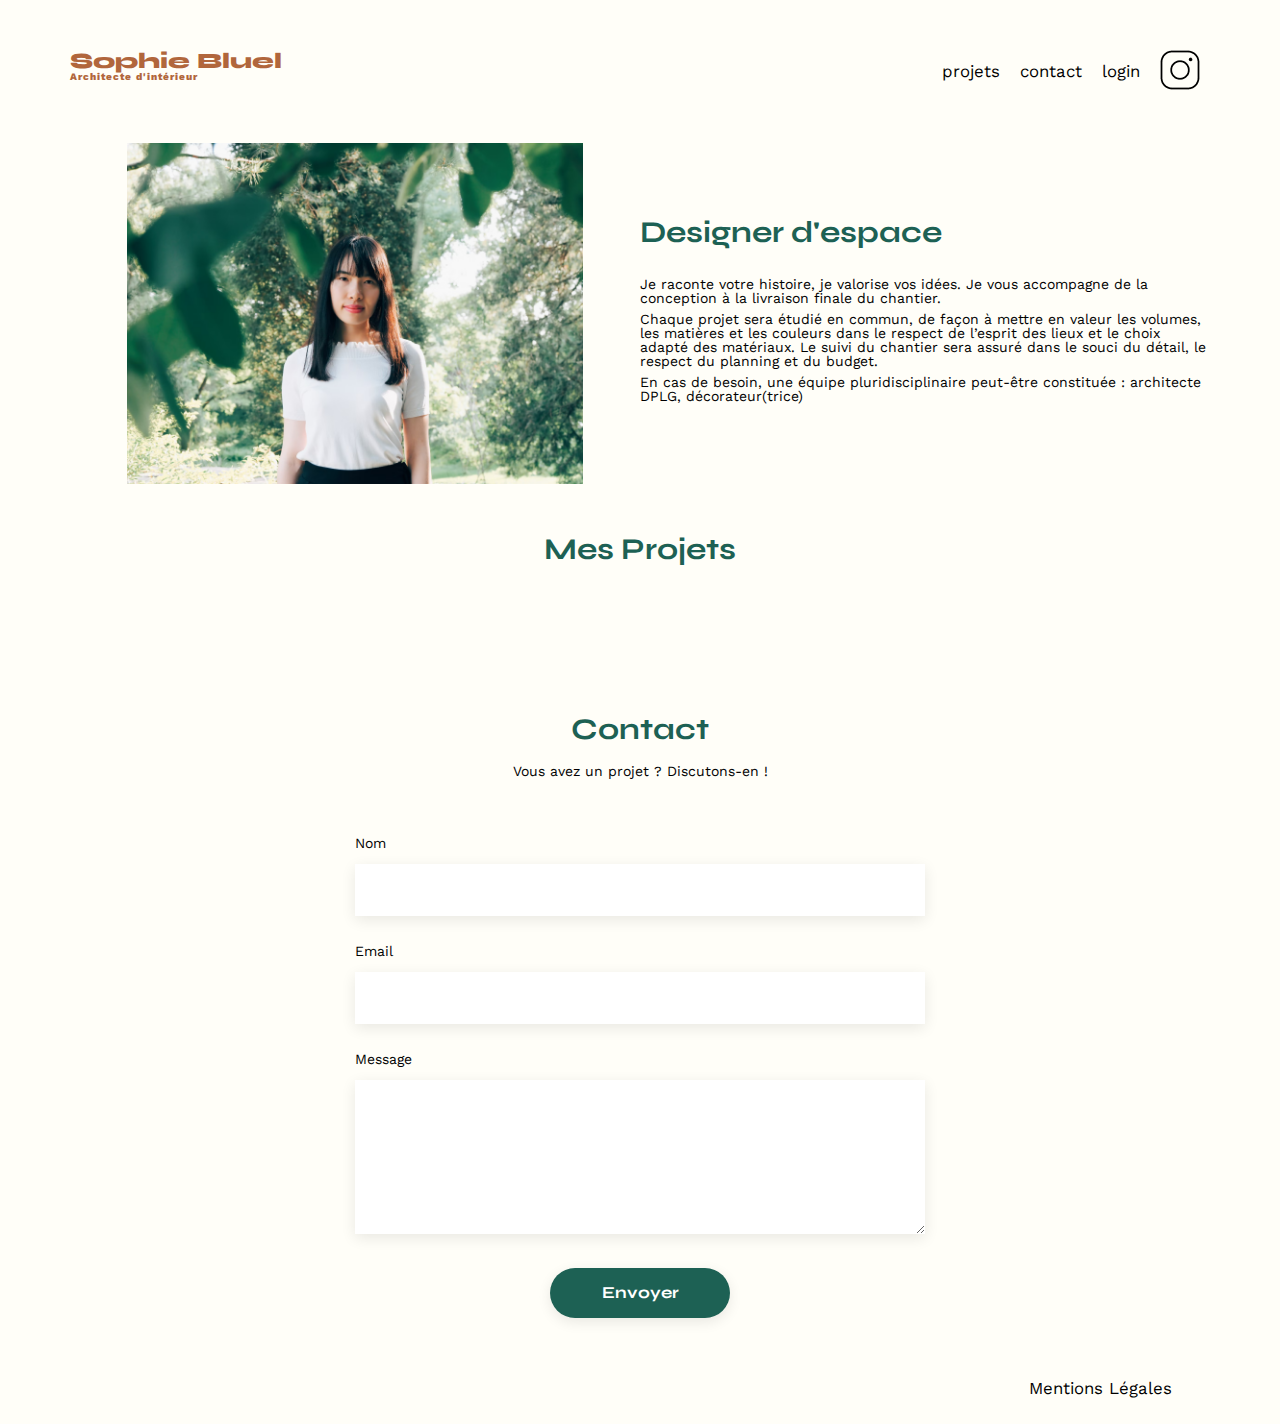
==== FrontEnd/index.html @ 04eb0c5b "Update index.html" ====
<!DOCTYPE html>
<html lang="fr">

    <head>
        <meta charset="UTF-8">
        <meta name="description" content="">
        <meta name="viewport" content="width=device-width, initial-scale=1.0">
        <title>Sophie Bluel - Architecte d'intérieur</title>
        <link rel="preconnect" href="https://fonts.googleapis.com">
        <link rel="preconnect" href="https://fonts.gstatic.com" crossorigin>
        <!-- FONT-->
        <link href="https://fonts.googleapis.com/css2?family=Syne:wght@700;800&family=Work+Sans&display=swap" rel="stylesheet">
        <!-- ICONS -->
        <link rel="stylesheet" href="https://cdnjs.cloudflare.com/ajax/libs/font-awesome/6.4.0/css/all.min.css">
        <!-- JAVA SCRIPT -->
        <script src="./js/script.js" defer></script>
        <!-- CSS -->
        <link rel="stylesheet" href="./assets/style.css">
    </head>

    <body>
        <div class="edition">
            <i class="fa-regular fa-pen-to-square"></i>
            <button class="mode">Mode édition</button>
        </div>
        <header>
            <h1>Sophie Bluel<span>Architecte d'intérieur</span>
            </h1>
            <nav>
                <ul>
                    <li>
                        <a href="#portfolio">projets</a>
                    </li>
                    <li>
                        <a href="#contact">contact</a>
                    </li>
                    <li>
                        <a href="./login.html" id="login">login</a>
                    </li>
                    <li>
                        <img src="./assets/icons/instagram.png" alt="Instagram">
                    </li>
                </ul>
            </nav>
        </header>
        <main>
            <div id="introduction">
                <figure>
                    <img src="./assets/images/sophie-bluel.png" alt="sophie-bluel">
                </figure>
                <article>
                    <h2>Designer d'espace</h2>
                    <p>Je raconte votre histoire, je valorise vos idées. Je vous accompagne de la conception à la livraison finale du chantier.</p>
                    <p>Chaque projet sera étudié en commun, de façon à mettre en valeur les volumes, les matières et les couleurs dans le respect de l’esprit des lieux et le choix adapté des matériaux. Le suivi du chantier sera assuré dans le souci du détail, le respect du planning et du budget.</p>
                    <p>En cas de besoin, une équipe pluridisciplinaire peut-être constituée : architecte DPLG, décorateur(trice)</p>
                </article>
            </div>
            <section id="portfolio">
                <h2>Mes Projets</h2>
                <button class="modifier modifier3">
                    <i class="fa-regular fa-pen-to-square"></i>&ensp;modifier
                </button>
                <div class="modalContainer">
                    <div id="modal">
                        <button class="close">
                            <i class="fa-regular fa-xmark"></i>
                        </button>
                        <h2>Galerie photo</h2>
                        <div class="worksContainer"></div>
                        <div class="separator"></div>
                        <button class="addWork">Ajouter une photo</button>
                    </div>
                    <div id="modal2">
                        <button class="back">
                            <i class="fa-regular fa-arrow-left-long"></i>
                        </button>
                        <button class="close">
                            <i class="fa-regular fa-xmark"></i>
                        </button>
                        <h2>Ajout photo</h2>
                        <form action="#" method="post" id="sendImg">
                            <div class="addImg">
                                <i class="fa-regular fa-image"></i>
                                <label for="uploadImg">+ Ajouter photo</label>
                                <input type="file" id="uploadImg" onchange="previewImage(event)">
                                <img src="#" alt="#" id="preview">
                                <p>jpg, png : 4mo max</p>
                            </div>
                            <label for="titre">Titre</label>
                            <input type="text" name="titre" id="titre">
                            <label for="categorie">Catégorie</label>
                            <select name="categorie" id="categorie"></select>
                            <div class="separator"></div>
                            <button type="submit" class="valid">Valider</button>
                        </form>
                    </div>
                </div>
                <div class="btns"></div>
                <div class="gallery"></div>
            </section>
            <section id="contact">
                <h2>Contact</h2>
                <p>Vous avez un projet ? Discutons-en !</p>
                <form action="#" method="post">
                    <label for="name">Nom</label>
                    <input type="text" name="name" id="name">
                    <label for="email">Email</label>
                    <input type="email" name="email" id="email">
                    <label for="message">Message</label>
                    <textarea name="message" id="message" cols="30" rows="10"></textarea>
                    <input type="submit" value="Envoyer">
                </form>
            </section>
        </main>

        <footer>
            <nav>
                <ul>
                    <li>Mentions Légales</li>
                </ul>
            </nav>
        </footer>
    </body>
</html>
---- FrontEnd/assets/style.css ----
/* http://meyerweb.com/eric/tools/css/reset/
   v2.0 | 20110126
   License: none (public domain)
*/
html, body, div, span, applet, object, iframe,
h1, h2, h3, h4, h5, h6, p, blockquote, pre,
a, abbr, acronym, address, big, cite, code,
del, dfn, em, img, ins, kbd, q, s, samp,
small, strike, strong, sub, sup, tt, var,
b, u, i, center,
dl, dt, dd, ol, ul, li,
fieldset, form, label, legend,
table, caption, tbody, tfoot, thead, tr, th, td,
article, aside, canvas, details, embed,
figure, figcaption, footer, header, hgroup,
menu, nav, output, ruby, section, summary,
time, mark, audio, video {
	margin: 0;
	padding: 0;
	border: 0;
	font-size: 100%;
	font: inherit;
	vertical-align: baseline;
}
/* HTML5 display-role reset for older browsers */
article, aside, details, figcaption, figure,
footer, header, hgroup, menu, nav, section {
	display: block;
}
body {
	line-height: 1;
}
ol, ul {
	list-style: none;
}
blockquote, q {
	quotes: none;
}
blockquote:before, blockquote:after,
q:before, q:after {
	content: '';
	content: none;
}
table {
	border-collapse: collapse;
	border-spacing: 0;
}
/** end reset css **/
body {
	max-width: 1140px;
	margin:auto;
	font-family: 'Work Sans' ;
	font-size: 14px;
	background-color: #FFFEF8;
}

header {
	display: flex;
	justify-content: space-between;
	margin: 50px 0;
}
header a {
	text-decoration: none;
	color: black;
}
header a:hover, .modifier:hover {
	color: #B1663C;
	transition: all 400ms ease-in-out;
}
section {
	margin: 50px 0;
}
h1{
	display: flex;
	flex-direction: column;
	font-family: 'Syne';
	font-size: 22px;
	font-weight: 800;
	color: #B1663C;
}
h1 > span {
	font-family: 'Work Sans';
	font-size:10px;
	letter-spacing: 0.1em;
}
h2{
	font-family: 'Syne';
	font-weight: 700;
	font-size: 30px;
	color: #1D6154;
}
nav ul {
	display: flex;
	align-items: center;
	list-style-type: none;
}
nav li {
	padding: 0 10px;
	font-size: 1.2em;
}
li:hover {
	color: #B1663C;
}
#introduction {
	display: flex;
	align-items: center;
}
#introduction figure {
	flex: 1;
	position: relative;
}
#introduction img {
	display: block;
	margin: auto;
	width: 80%;
}
#introduction article {
	flex: 1;
	position: relative;
}
#introduction h2 {
	margin-bottom: 1em;
}
#introduction p {
	margin-bottom: 0.5em;
}
#portfolio {
	position: relative;
}
#portfolio h2 {
	text-align: center;
	margin-bottom: 50px;
}
.modifier3 {
	position: absolute;
	top: 7px;
	left: calc(50% + 120px);
	background: white;
	border-style: none;
	cursor: pointer;
}
.gallery {
	width: 100%;
	display: grid;
	grid-template-columns: 1fr 1fr 1fr;
	grid-column-gap: 20px;
	grid-row-gap: 28px;
}
.gallery img {
	width: 100%;
	height: 100%;
	object-fit: cover;
}
#contact {
	width: 50%;
	margin: auto;
}
#contact > * {
	text-align: center;

}
#contact h2{
	margin-bottom: 20px;
}
#contact form {
	text-align: left;
	margin-top:30px;
	display: flex;
	flex-direction: column;
}
#contact input {
	height: 50px;
	font-size: 1.2em;
	border: none;
	box-shadow: 0px 4px 14px rgba(0, 0, 0, 0.09);
	cursor: pointer;
}
#contact label {
	margin: 2em 0 1em 0;
}
#contact textarea {
	border: none;
	box-shadow: 0px 4px 14px rgba(0, 0, 0, 0.09);
}
input[type="submit"]{
	font-family: 'Syne';
	font-weight: 700;
	color: white;
	background-color: #1D6154;
	margin : 2em auto ;
	width: 180px;
	text-align: center;
	border-radius: 60px ;
}
footer nav ul {
	display: flex;
	justify-content: flex-end;
	margin: 2em;
}
/*** Filtres ***/
.btns {
	display: none;
	justify-content: center;
	column-gap: 10px;
	margin-bottom: 50px;
}
.btn {
	font-family: 'Syne';
	background: #FFFEF8;
	color: #1D6154;
	border-radius: 60px;
	border: 1px  #1D6154 solid;
	padding: 8px 15px;
	cursor: pointer;
}
.active {
	color: white;
	background: #1D6154;
}

/*** Modale 1 ***/
#login h2{
	text-align: center;
	margin: 150px 0 7px 0;
}
#login form{
	display: flex;
	flex-direction: column;
	justify-content: center;
}
#login label {
	margin: 30px 0 7px calc(50% - 190px);
}
#login input {
	width: 380px;
	height: 50px;
	margin: 0 auto;
	border: none;
	box-shadow: 0px 4px 14px rgba(0, 0, 0, 0.1);
}
#login form div {
	display: flex;
	flex-direction: column;
}
.connexion {
	width: 180px;
	margin: 37px auto 28px auto;
}

#login a {
	text-align: center;
	color: black;
}

/*** Modale 2 ***/
.edition {
	display: none;
	justify-content: center;
	align-items: center;
	height: 60px;
	width: 1440px;
	margin-left: -150px;
	background: black;
}
.edition i {
	color: white;
}
.mode {
	color: white;
	background: black;
	border: none;
}
.publier {
	color: black;
	background-color: white;
	border: none;
	padding: 10px 22px;
	border-radius: 60px;
	margin-left: 20px;
}
.modifier {
	display: none;
}
.modalContainer {
	display: none;
	justify-content: center;
	align-items: center;
	width: 100vw;
	height: 100vh;
	background:rgba(0, 0, 0, 0.3);
	position: fixed;
	top: 0;
	left: 0;
	z-index: 1;
}
#modal, #modal2 {
	display: none;
	flex-direction: column;
	align-items: center;
	position: relative;
	width: 630px;
	height: 730px;
	background: white;
	border-radius: 10px;
}
#modal h2, #modal2 H2 {
	font-family: 'Work Sans' ;
	font-size: 26px;
	font-weight: 400;
	text-align: center;
	color: black;
	margin-top: 60px;
	margin-bottom: 46px;
}
.worksContainer{
	width: 420px;
	display: grid;
	grid-template-columns: repeat(5, 1fr);
	grid-column-gap: 7px;
	grid-row-gap: 10px;
	overflow-y: auto;
}
.worksContainer img {
	width: 100%;
	height: 105px;
	object-fit: cover;
}
.worksContainer figure {
	position: relative;
}
.editer {
	font-family: 'Work Sans';
	font-size: 12px;
	border: none;
	background: white;
	padding: 0;
}
.delete {
	position: absolute;
	top: 6px;
	right: 4px;
	color: white;
	background: black;
	padding: 4px;
	border: none;
	font-size: 9px;
	border-radius: 2px;
	cursor: pointer;
}
.separator {
	width: 420px;
	height: 1px;
	background: #B3B3B3;
	margin: 47px auto 0 auto;
}
.close {
	position: absolute;
	top: 32px;
	right: 36px;
	background: white;
	border: none;
}
.close i, .back i {
	font-weight: 600;
}
.back {
	position: absolute;
	top: 32px;
	left: 36px;
	background: white;
	border: none;
}
.addWork {
	font-family: 'Syne';
	color: white;
	background: #1D6154;
	border-radius: 60px;
	border: none;
	padding: 10px 50px;
	margin: 38px 0 23px 0;
	width: 240px;
	cursor: pointer;
}
.valid {
	font-family: 'Syne';
	color: white;
	background: #A7A7A7;
	border-radius: 60px;
	border: none;
	padding: 10px 50px;
	margin: 38px auto 23px auto;
	width: 240px;
}
#modal p {
	font-family: 'Work Sans';
	font-weight: 400;
	color: #D65353;
	margin-bottom: 20px;
}
#titre, #categorie {
	width: 420px;
	height: 50px;
	border: none;
	box-shadow: 0px 4px 14px rgba(0, 0, 0, 0.1);
}
#sendImg {
	display: flex;
	flex-direction: column;
	cursor: pointer;
}
#sendImg label {
 margin: 21px 0 10px 0;
}
.addImg {
	margin: 0 auto;
	width: 420px;
	height: 170px;
	background: #E8F1F6;
	display: flex;
	flex-direction: column;
	align-items: center;
	justify-content: space-evenly;
	margin-bottom: 9px;
}
.addImg i {
	font-size: 46px;
	color: #B9C5CC;
	padding-top: 28px;
}
.addImg input {
	display: none;
}
.addImg label {
	color: #306685;
	background: #CBD6DC;
	padding: 10px 33px;
	border-radius: 50px;
}
.addImg p {
	padding-bottom: 19px;
}
.envoyer {
	background: #1D6154;
}
#preview {
	position: absolute;
	height: 170px;
}
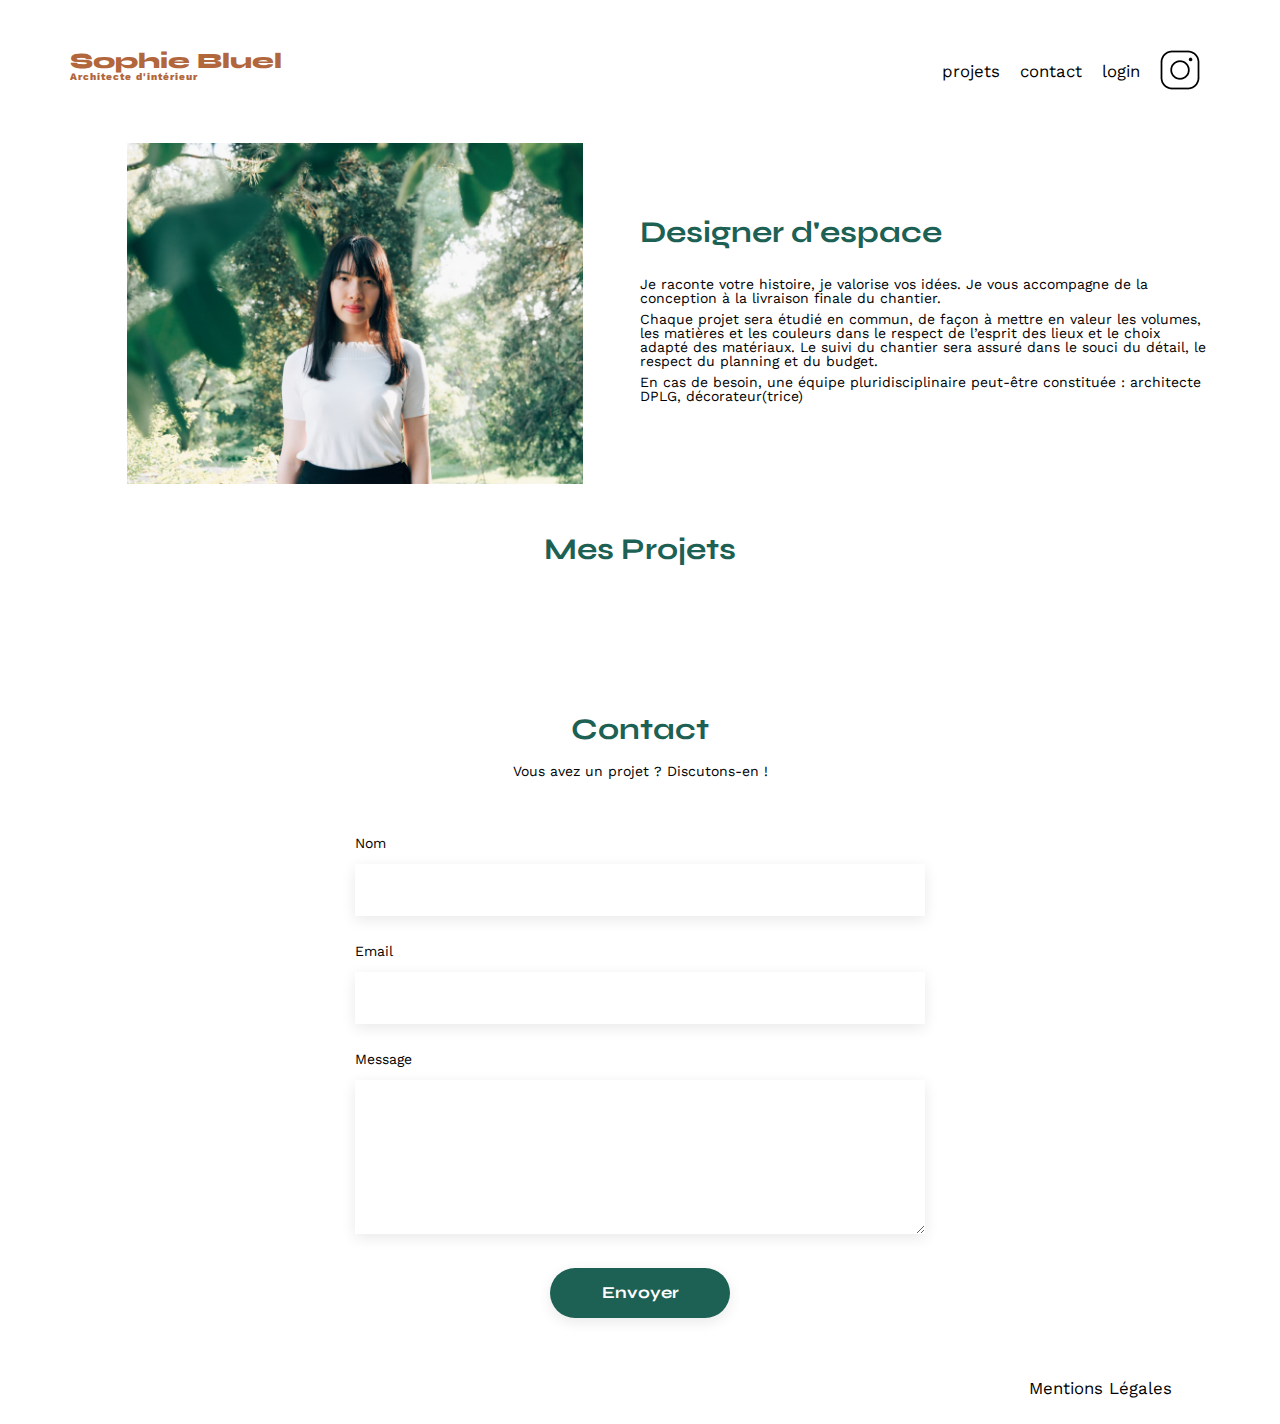
==== commit 2ab77b10: "Updates files" ====
--- a/FrontEnd/index.html
+++ b/FrontEnd/index.html
@@ -3,25 +3,21 @@
 
     <head>
         <meta charset="UTF-8">
-        <meta name="description" content="">
+        <title>Sophie Bluel - Architecte d'intérieur</title>
         <meta name="viewport" content="width=device-width, initial-scale=1.0">
-        <title>Sophie Bluel - Architecte d'intérieur</title>
         <link rel="preconnect" href="https://fonts.googleapis.com">
         <link rel="preconnect" href="https://fonts.gstatic.com" crossorigin>
-        <!-- FONT-->
         <link href="https://fonts.googleapis.com/css2?family=Syne:wght@700;800&family=Work+Sans&display=swap" rel="stylesheet">
-        <!-- ICONS -->
         <link rel="stylesheet" href="https://cdnjs.cloudflare.com/ajax/libs/font-awesome/6.4.0/css/all.min.css">
-        <!-- JAVA SCRIPT -->
-        <script src="./js/script.js" defer></script>
-        <!-- CSS -->
+        <meta name="description" content="">
         <link rel="stylesheet" href="./assets/style.css">
     </head>
 
     <body>
         <div class="edition">
-            <i class="fa-regular fa-pen-to-square"></i>
+            <i class="fa-regular fa-pen-to-square"></i>&ensp;
             <button class="mode">Mode édition</button>
+            <button class="publier">publier les changements</button>
         </div>
         <header>
             <h1>Sophie Bluel<span>Architecte d'intérieur</span>
@@ -44,17 +40,23 @@
             </nav>
         </header>
         <main>
-            <div id="introduction">
+            <section id="introduction">
                 <figure>
                     <img src="./assets/images/sophie-bluel.png" alt="sophie-bluel">
+                    <button class="modifier modifier1">
+                        <i class="fa-regular fa-pen-to-square"></i>&ensp;modifier
+                    </button>
                 </figure>
                 <article>
+                    <button class="modifier modifier2">
+                        <i class="fa-regular fa-pen-to-square"></i>&ensp;modifier
+                    </button>
                     <h2>Designer d'espace</h2>
                     <p>Je raconte votre histoire, je valorise vos idées. Je vous accompagne de la conception à la livraison finale du chantier.</p>
                     <p>Chaque projet sera étudié en commun, de façon à mettre en valeur les volumes, les matières et les couleurs dans le respect de l’esprit des lieux et le choix adapté des matériaux. Le suivi du chantier sera assuré dans le souci du détail, le respect du planning et du budget.</p>
                     <p>En cas de besoin, une équipe pluridisciplinaire peut-être constituée : architecte DPLG, décorateur(trice)</p>
                 </article>
-            </div>
+            </section>
             <section id="portfolio">
                 <h2>Mes Projets</h2>
                 <button class="modifier modifier3">
@@ -69,6 +71,7 @@
                         <div class="worksContainer"></div>
                         <div class="separator"></div>
                         <button class="addWork">Ajouter une photo</button>
+                        <p>Supprimer la galerie</p>
                     </div>
                     <div id="modal2">
                         <button class="back">
@@ -83,7 +86,7 @@
                                 <i class="fa-regular fa-image"></i>
                                 <label for="uploadImg">+ Ajouter photo</label>
                                 <input type="file" id="uploadImg" onchange="previewImage(event)">
-                                <img src="#" alt="#" id="preview">
+                                <img id="preview">
                                 <p>jpg, png : 4mo max</p>
                             </div>
                             <label for="titre">Titre</label>
@@ -120,5 +123,6 @@
                 </ul>
             </nav>
         </footer>
+        <script src="./js/script.js"></script>
     </body>
 </html>--- a/FrontEnd/assets/style.css
+++ b/FrontEnd/assets/style.css
@@ -45,15 +45,13 @@
 	border-collapse: collapse;
 	border-spacing: 0;
 }
-/** end reset css **/
+/** end reset css**/
 body {
 	max-width: 1140px;
 	margin:auto;
 	font-family: 'Work Sans' ;
 	font-size: 14px;
-	background-color: #FFFEF8;
-}
-
+}
 header {
 	display: flex;
 	justify-content: space-between;
@@ -131,20 +129,32 @@
 	text-align: center;
 	margin-bottom: 50px;
 }
+.modifier1 {
+	position: absolute;
+	bottom: -20px;
+	left: 50px;
+	background: white;
+	border-style: none;
+}
+.modifier2 {
+	position: absolute;
+	top: -40px;
+	background: white;
+	border-style: none;
+}
 .modifier3 {
 	position: absolute;
 	top: 7px;
 	left: calc(50% + 120px);
 	background: white;
 	border-style: none;
-	cursor: pointer;
 }
 .gallery {
 	width: 100%;
 	display: grid;
 	grid-template-columns: 1fr 1fr 1fr;
 	grid-column-gap: 20px;
-	grid-row-gap: 28px;
+	grid-row-gap: 20px;
 }
 .gallery img {
 	width: 100%;
@@ -173,7 +183,6 @@
 	font-size: 1.2em;
 	border: none;
 	box-shadow: 0px 4px 14px rgba(0, 0, 0, 0.09);
-	cursor: pointer;
 }
 #contact label {
 	margin: 2em 0 1em 0;
@@ -197,7 +206,6 @@
 	justify-content: flex-end;
 	margin: 2em;
 }
-/*** Filtres ***/
 .btns {
 	display: none;
 	justify-content: center;
@@ -206,19 +214,16 @@
 }
 .btn {
 	font-family: 'Syne';
-	background: #FFFEF8;
+	background: white;
 	color: #1D6154;
 	border-radius: 60px;
 	border: 1px  #1D6154 solid;
 	padding: 8px 15px;
-	cursor: pointer;
 }
 .active {
 	color: white;
 	background: #1D6154;
 }
-
-/*** Modale 1 ***/
 #login h2{
 	text-align: center;
 	margin: 150px 0 7px 0;
@@ -251,8 +256,6 @@
 	text-align: center;
 	color: black;
 }
-
-/*** Modale 2 ***/
 .edition {
 	display: none;
 	justify-content: center;
@@ -345,7 +348,6 @@
 	border: none;
 	font-size: 9px;
 	border-radius: 2px;
-	cursor: pointer;
 }
 .separator {
 	width: 420px;
@@ -379,7 +381,6 @@
 	padding: 10px 50px;
 	margin: 38px 0 23px 0;
 	width: 240px;
-	cursor: pointer;
 }
 .valid {
 	font-family: 'Syne';
@@ -406,7 +407,6 @@
 #sendImg {
 	display: flex;
 	flex-direction: column;
-	cursor: pointer;
 }
 #sendImg label {
  margin: 21px 0 10px 0;
